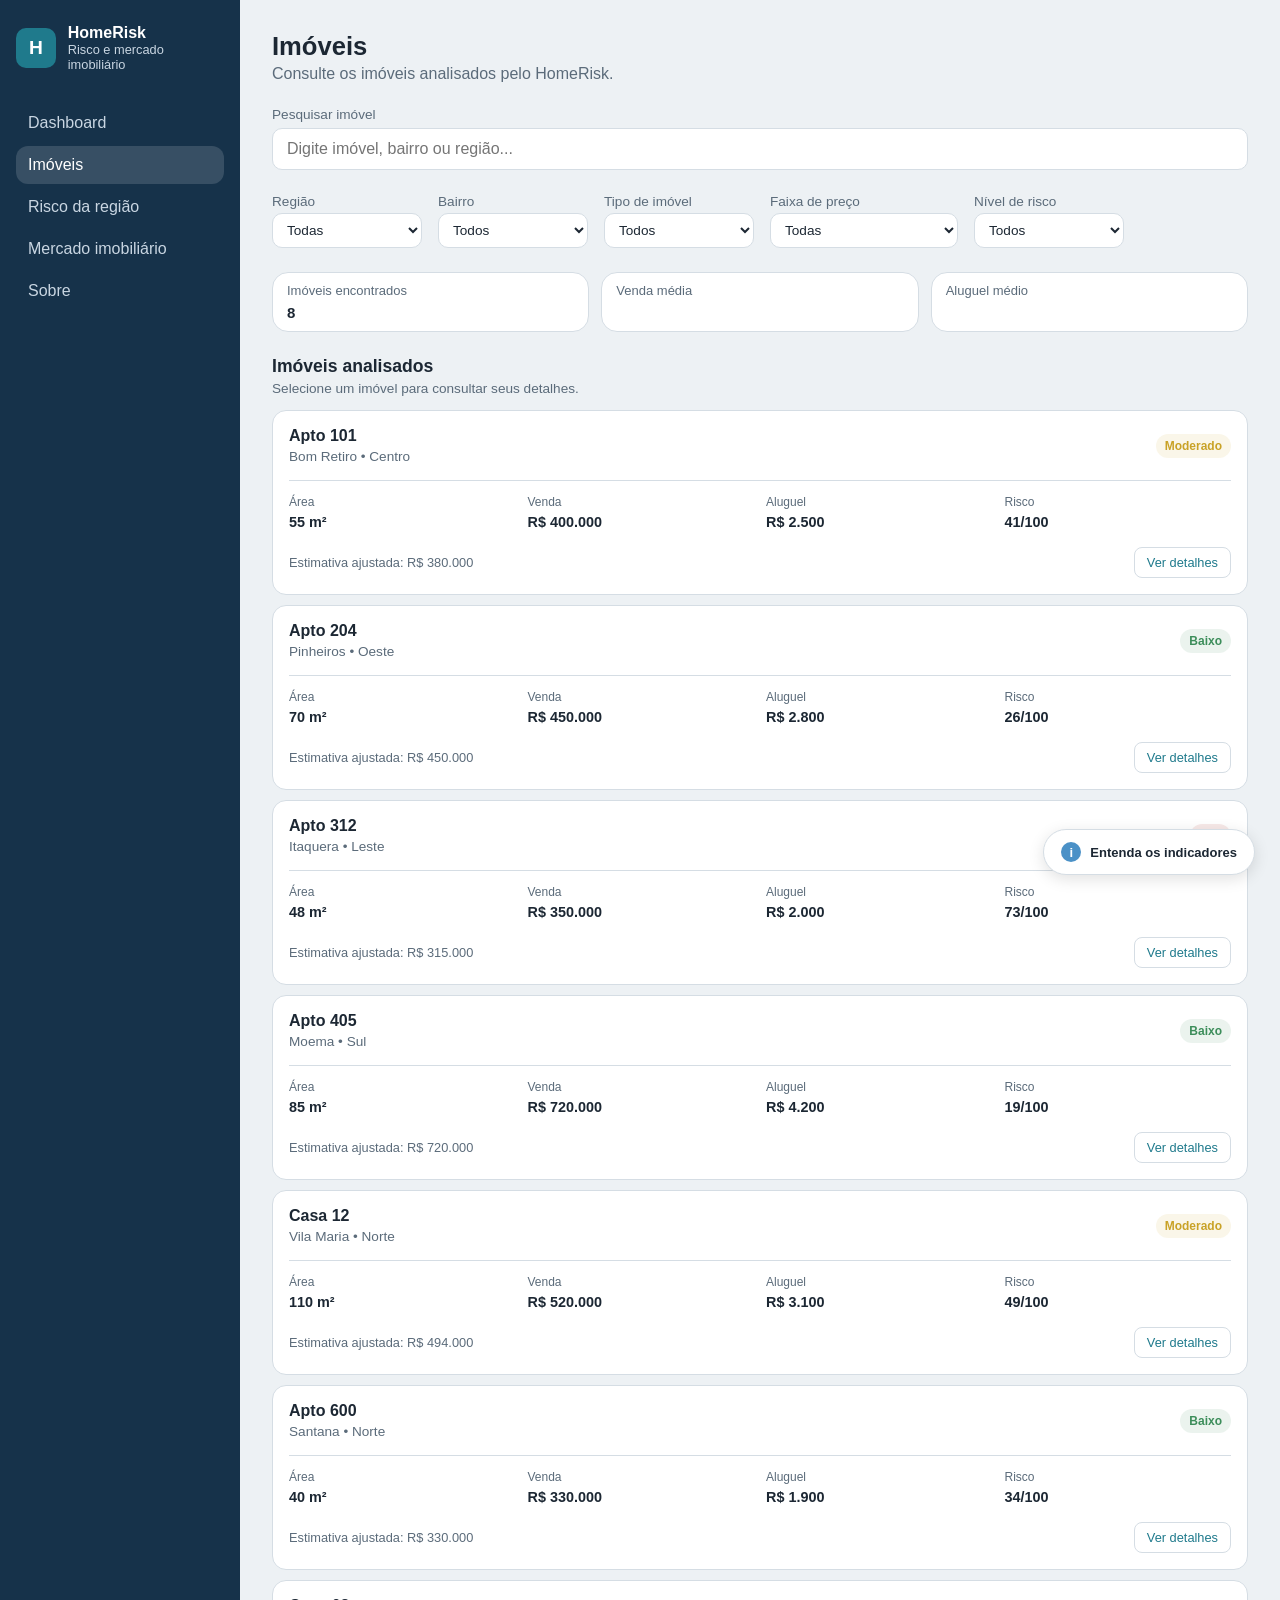
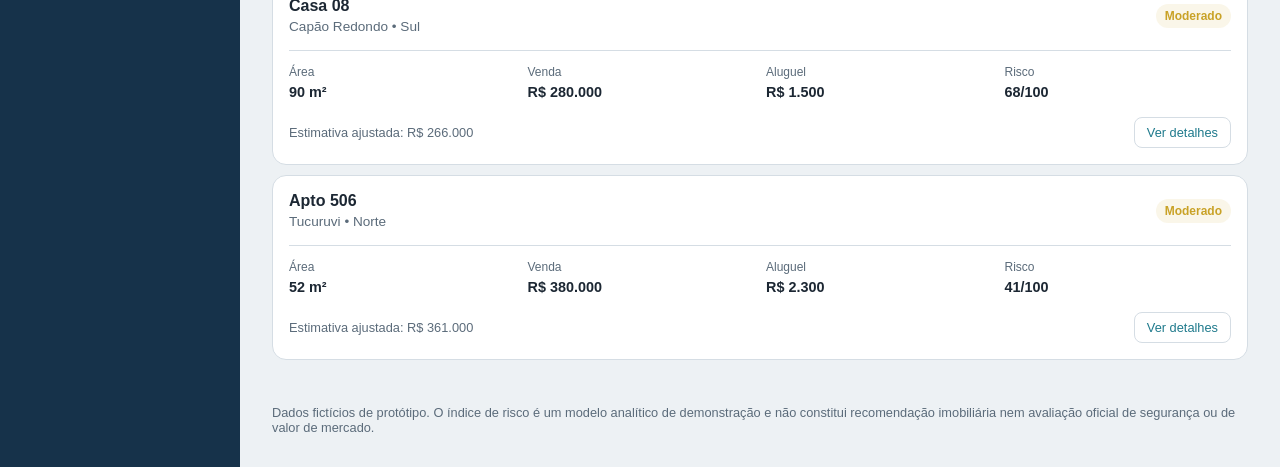
==== imoveis.html @ 1106a5a1 "Atualiza projeto HomeRisk" ====
<!DOCTYPE html>
<html lang="pt-BR">

<head>
    <meta charset="UTF-8">
    <meta name="viewport" content="width=device-width, initial-scale=1">

    <title>HomeRisk - Imóveis</title>

    <link rel="stylesheet" href="css/style.css">
</head>

<body>

    <!-- MENU LATERAL -->

    <aside class="menu">

        <div class="marca">

            <span class="marca-icone">H</span>

            <div>
                <strong>HomeRisk</strong>
                <small>Risco e mercado imobiliário</small>
            </div>

        </div>

        <nav>

            <a href="index.html">
                Dashboard
            </a>

            <a href="imoveis.html" class="ativo">
                Imóveis
            </a>

            <a href="risco-regiao.html">
                Risco da região
            </a>

            <a href="mercado.html">
                Mercado imobiliário
            </a>

            <a href="sobre.html">
                Sobre
            </a>

        </nav>

    </aside>

    <!-- CONTEÚDO -->

    <main class="conteudo">

        <header class="topo">

            <h1>Imóveis</h1>

            <p>
                Consulte os imóveis analisados pelo HomeRisk.
            </p>

        </header>

        <!-- PESQUISA -->

        <section class="pesquisa-pagina">

            <label for="pesquisa-imovel">
                Pesquisar imóvel
            </label>

            <input
                type="text"
                id="pesquisa-imovel"
                placeholder="Digite imóvel, bairro ou região..."
            >

        </section>

        <!-- FILTROS -->

        <section class="filtros" aria-label="Filtros">

            <label>
                Região
                <select id="filtro-regiao">
                    <option value="">Todas</option>
                    <option>Centro</option>
                    <option>Norte</option>
                    <option>Sul</option>
                    <option>Leste</option>
                    <option>Oeste</option>
                </select>
            </label>

            <label>
                Bairro
                <select id="filtro-bairro">
                    <option value="">Todos</option>
                    <option>Bom Retiro</option>
                    <option>Capão Redondo</option>
                    <option>Itaquera</option>
                    <option>Moema</option>
                    <option>Pinheiros</option>
                    <option>Santana</option>
                    <option>Tucuruvi</option>
                    <option>Vila Maria</option>
                </select>
            </label>

            <label>
                Tipo de imóvel
                <select id="filtro-tipo">
                    <option value="">Todos</option>
                    <option>Apartamento</option>
                    <option>Casa</option>
                </select>
            </label>

            <label>
                Faixa de preço
                <select id="filtro-preco">
                    <option value="">Todas</option>
                    <option value="ate300">Até R$ 300 mil</option>
                    <option value="300a450">R$ 300 mil a R$ 450 mil</option>
                    <option value="acima450">Acima de R$ 450 mil</option>
                </select>
            </label>

            <label>
                Nível de risco
                <select id="filtro-nivel">
                    <option value="">Todos</option>
                    <option>Baixo</option>
                    <option>Moderado</option>
                    <option>Alto</option>
                </select>
            </label>

        </section>

        <!-- RESUMO -->

        <section class="indicadores">

            <article class="indicador">
                <span>Imóveis encontrados</span>
                <strong id="total-imoveis">0</strong>
            </article>

            <article class="indicador">
                <span>Venda média</span>
                <strong id="media-venda">R$ 0</strong>
            </article>

            <article class="indicador">
                <span>Aluguel médio</span>
                <strong id="media-aluguel">R$ 0</strong>
            </article>

        </section>

        <!-- LISTA -->

        <section class="lista-imoveis-pagina">

            <div class="titulo-secao">
                <div>
                    <h2>Imóveis analisados</h2>
                    <p>Selecione um imóvel para consultar seus detalhes.</p>
                </div>
            </div>

            <div
                id="lista-imoveis-completa"
                class="lista-imoveis-completa"
            ></div>

        </section>

        <p class="aviso">
            Dados fictícios de protótipo.
            O índice de risco é um modelo analítico de demonstração
            e não constitui recomendação imobiliária nem avaliação
            oficial de segurança ou de valor de mercado.
        </p>

    </main>



    <!-- BOTÃO FLUTUANTE: ENTENDA OS INDICADORES -->
    <div class="ajuda-indicadores">
        <button
            type="button"
            id="botao-ajuda-indicadores"
            aria-expanded="false"
            aria-controls="painel-ajuda-indicadores"
        >
            <span class="icone-ajuda">i</span>
            Entenda os indicadores
        </button>

        <div
            id="painel-ajuda-indicadores"
            class="painel-ajuda-indicadores"
            hidden
        >
            <div class="cabecalho-ajuda">
                <strong>Entenda os indicadores</strong>
                <button
                    type="button"
                    id="fechar-ajuda-indicadores"
                    aria-label="Fechar explicações"
                >
                    &times;
                </button>
            </div>

            <div class="conteudo-ajuda">
                <details>
                    <summary>Saneamento</summary>
                    <p>Avalia abastecimento de água, coleta e tratamento de esgoto e drenagem.</p>
                </details>

                <details>
                    <summary>Infraestrutura</summary>
                    <p>Considera condições elétricas e urbanas, como iluminação, vias e estruturas públicas.</p>
                </details>

                <details>
                    <summary>Segurança</summary>
                    <p>Representa os indicadores utilizados para avaliar as condições de segurança da localidade.</p>
                </details>

                <details>
                    <summary>Transporte</summary>
                    <p>Considera mobilidade, acesso ao transporte público e condições de deslocamento.</p>
                </details>

                <details>
                    <summary>Vulnerabilidade</summary>
                    <p>Representa fatores sociais e territoriais que podem aumentar a exposição da população a riscos.</p>
                </details>

                <details>
                    <summary>Ocorrências</summary>
                    <p>Reúne registros de eventos e problemas identificados na localidade.</p>
                </details>
            </div>
        </div>
    </div>

    <script src="js/dados.js"></script>
    <script src="js/script-imoveis.js"></script>

</body>
</html>
---- css/style.css ----
:root {
    --fundo: #edf1f4;
    --superficie: #ffffff;
    --texto: #1c2733;
    --texto-suave: #5b6b7a;
    --borda: #d5dde4;
    --menu: #16324a;
    --menu-texto: #c9d6e2;
    --destaque: #1f7a8c;
    --critica: #b3261e;
    --alta: #d9822b;
    --media: #c9a227;
    --baixa: #3c8d5a;
}

* {
    box-sizing: border-box;
    margin: 0;
}

body {
    font-family: Arial, sans-serif;
    background-color: var(--fundo);
    color: var(--texto);
    min-height: 100vh;

    display: grid;
    grid-template-columns: 240px 1fr;
}

/*Parte menu canto esquerdo*/

.menu {
    background-color: var(--menu);
    color: var(--menu-texto);
    padding: 24px 16px;
}

.marca {
    display: flex;
    align-items: center;
    gap: 12px;
    margin-bottom: 32px;
    color: white;
}

.marca small {
    display: block;
    color: var(--menu-texto);
    font-size: 0.8rem;
}

.marca-icone {
    display: grid;
    place-items: center;

    width: 40px;
    height: 40px;

    border-radius: 10px;
    background-color: var(--destaque);

    font-weight: 700;
    font-size: 1.2rem;
}

.menu nav {
    display: flex;
    flex-direction: column;
    gap: 4px;
}

.menu a {
    color: var(--menu-texto);
    text-decoration: none;
    padding: 10px 12px;
    border-radius: 12px;
}

.menu a:hover {
    background-color: rgba(255, 255, 255, 0.08);
}

.menu a.ativo {
    background-color: rgba(255, 255, 255, 0.14);
    color: white;
}

/*Parte do conteudo*/

.conteudo {
    padding: 32px;
    max-width: 1200px;
}

.topo h1 {
    font-size: 1.6rem;
}

.topo p {
    color: var(--texto-suave);
    margin-top: 4px;
}

.filtros {
    display: flex;
    flex-wrap: wrap;
    gap: 16px;
    margin: 24px 0;
}


.filtros label {
    display: flex;
    flex-direction: column;
    gap: 4px;
    font-size: 0.85rem;
    color: var(--texto-suave);
}

.filtros select {
    min-width: 150px;
    padding: 8px 10px;
    border: 1px solid var(--borda);
    border-radius: 10px;
    background-color: var(--superficie);
    color: var(--texto);
    font: inherit;
}

/* ===== INDICADORES ===== */

.indicadores {
    display: grid;
    grid-template-columns: repeat(auto-fit, minmax(170px, 1fr));
    gap: 16px;
    margin-bottom: 24px;
}

.indicador {
    background-color: var(--superficie);
    border: 1px solid var(--borda);
    border-radius: 16px;
    padding: 16px;
}

.indicador span {
    display: block;
    font-size: 0.85rem;
    color: var(--texto-suave);
}

.indicador strong {
    display: block;
    margin-top: 6px;
    font-size: 1.8rem;
}

.indicador small {
    color: var(--texto-suave);
}

.indicador.critico {
    border-left: 5px solid var(--critica);
}

.indicador.critico strong {
    color: var(--critica);
}

.indicador.destaque {
    background-color: var(--menu);
    border-color: var(--menu);
    color: white;
}

.indicador.destaque span,
.indicador.destaque small {
    color: var(--menu-texto);
}

.indicador.destaque strong {
    font-size: 2.4rem;
}

/* ===== GRÁFICOS ===== */

.graficos {
    display: grid;
    grid-template-columns: 2fr 1fr;
    gap: 16px;
    margin-bottom: 24px;
}

.grafico {
    background-color: var(--superficie);
    border: 1px solid var(--borda);
    border-radius: 16px;
    padding: 16px;
}

.grafico h2 {
    font-size: 1rem;
    margin-bottom: 12px;
}

.grafico-area {
    height: 240px;
    display: grid;
    place-items: center;
    border: 1px dashed var(--borda);
    border-radius: 10px;
    color: var(--texto-suave);
    position: relative;
}

.grafico.grande {
    grid-column: span 2;
}

.grafico canvas {
    max-width: 100%;
}

.card-apartamento {
    background: var(--superficie);
    border: 1px solid var(--borda);
    border-radius: 12px;
    padding: 16px;
}

#lista-apartamentos {
    display: grid;
    grid-template-columns: repeat(4, 1fr);
    gap: 12px;
}

.card-apartamento.risco-critico {
    border-left: 5px solid var(--critica);
}

.card-apartamento.risco-alto {
    border-left: 5px solid var(--alta);
}

.card-apartamento.risco-medio {
    border-left: 5px solid var(--media);
}

.card-apartamento.risco-baixo {
    border-left: 5px solid var(--baixa);
}

.status-pendente {
    color: var(--critica);
    font-weight: 600;
}

.status-andamento {
    color: var(--alta);
    font-weight: 600;
}

.status-resolvida {
    color: var(--baixa);
    font-weight: 600;
}

.risco-info {
    margin: 14px 0;
}

.risco-texto {
    display: flex;
    justify-content: space-between;
    align-items: center;
    margin-bottom: 6px;
}

.risco-texto span {
    font-size: 0.85rem;
    color: var(--texto-suave);
}

.risco-texto strong {
    font-size: 0.9rem;
}

.barra-risco {
    width: 100%;
    height: 8px;
    background: var(--borda);
    border-radius: 999px;
    overflow: hidden;
}

.barra-risco-preenchida {
    height: 100%;
    background: var(--destaque);
    border-radius: 999px;
}

.detalhes-topo {
    margin-bottom: 20px;
}

.detalhes-topo h3 {
    font-size: 1.3rem;
}

.detalhes-topo p {
    margin-top: 4px;
    color: var(--texto-suave);
}

.detalhes-indicadores {
    display: grid;
    grid-template-columns: repeat(4, 1fr);
    gap: 12px;
}

.detalhe-item {
    background: var(--fundo);
    border: 1px solid var(--borda);
    border-radius: 10px;
    padding: 14px;
}
.detalhe-item span {
    display: block;
    font-size: 0.8rem;
    color: var(--texto-suave);
    margin-bottom: 6px;
}

.detalhe-item strong {
    font-size: 1rem;
}

.detalhe-categoria {
    margin-top: 16px;
    padding: 14px;
    background: var(--fundo);
    border: 1px solid var(--borda);
    border-radius: 10px;
}

.detalhe-categoria span {
    display: block;
    font-size: 0.8rem;
    color: var(--texto-suave);
    margin-bottom: 6px;
}

.lista-ocorrencias {
    margin-top: 20px;
}

.lista-ocorrencias h4 {
    margin-bottom: 12px;
    font-size: 0.95rem;
}
.ocorrencia-detalhe {
    padding: 14px;
    margin-bottom: 10px;
    background: var(--fundo);
    border: 1px solid var(--borda);
    border-radius: 10px;
}
.ocorrencia-detalhe p {
    margin-top: 5px;
    font-size: 0.85rem;
    color: var(--texto-suave);
}

.nivel-baixo {
    color: #3c8d5a;
}

.nivel-moderado {
    color: #c9a227;
}

.nivel-alto {
    color: #b3261e;
}

/* ===== HOMERISK 2.0 (novo) ===== */

.apartamentos-bloco,
.detalhes-apartamento {
    margin-bottom: 24px;
}

.apartamentos-bloco h2,
.detalhes-apartamento h2 {
    font-size: 1rem;
    margin-bottom: 12px;
}

.aviso {
    margin-top: 24px;
    font-size: 0.8rem;
    color: var(--texto-suave);
}

.apartamentos-cabecalho {
    display: flex;
    justify-content: space-between;
    align-items: center;
    margin-bottom: 14px;
}

.apartamentos-cabecalho h2 {
    margin-bottom: 4px;
}

.apartamentos-cabecalho p {
    color: var(--texto-suave);
    font-size: 0.85rem;
}

.ver-todos {
    color: var(--destaque);
    text-decoration: none;
    font-size: 0.9rem;
    font-weight: 600;
}

.ver-todos:hover {
    text-decoration: underline;
}


/* PESQUISA */

.pesquisa-imoveis {
    margin-bottom: 14px;
}

.pesquisa-imoveis input {
    width: 100%;
    padding: 11px 14px;

    border: 1px solid var(--borda);
    border-radius: 10px;

    background: var(--superficie);
    color: var(--texto);

    font: inherit;
}

.pesquisa-imoveis input:focus {
    outline: none;
    border-color: var(--destaque);
}


/* LISTA */


/* LINHA DO IMÓVEL */

.card-apartamento {
    background: var(--superficie);
    border: 1px solid var(--borda);
    border-radius: 12px;
    padding: 14px;

    cursor: pointer;

    transition: 0.2s;
}

.card-apartamento:hover {
    border-color: var(--destaque);
    transform: translateY(-2px);
}

.card-apartamento h3 {
    font-size: 1rem;
    margin-bottom: 8px;
}

.card-apartamento p {
    margin-top: 5px;
    font-size: 0.85rem;
    color: var(--texto-suave);
}


/* BOTÃO */

.botao-imoveis {
    display: block;

    width: fit-content;

    margin: 16px auto 0;

    padding: 9px 16px;

    border: 1px solid var(--borda);
    border-radius: 10px;

    color: var(--texto);

    text-decoration: none;

    font-size: 0.85rem;
    font-weight: 600;

    background: var(--superficie);
}

.botao-imoveis:hover {
    border-color: var(--destaque);
    color: var(--destaque);
}

/* =====================================================
   PÁGINA DE IMÓVEIS
===================================================== */

.pesquisa-pagina {
    margin: 24px 0 16px;
}

.pesquisa-pagina label {
    display: block;
    margin-bottom: 6px;

    font-size: 0.85rem;
    color: var(--texto-suave);
}

.pesquisa-pagina input {
    width: 100%;

    padding: 11px 14px;

    border: 1px solid var(--borda);
    border-radius: 10px;

    background: var(--superficie);
    color: var(--texto);

    font: inherit;
}

.pesquisa-pagina input:focus {
    outline: none;
    border-color: var(--destaque);
}


/* RESUMO */

.lista-imoveis-pagina {
    margin-top: 24px;
}

.titulo-secao {
    margin-bottom: 14px;
}

.titulo-secao h2 {
    font-size: 1.1rem;
}

.titulo-secao p {
    margin-top: 4px;

    color: var(--texto-suave);
    font-size: 0.85rem;
}


/* LISTA DE IMÓVEIS */

.lista-imoveis-completa {
    display: flex;
    flex-direction: column;
    gap: 10px;
}


/* CARD */

.card-imovel {
    background: var(--superficie);

    border: 1px solid var(--borda);
    border-radius: 14px;

    padding: 16px;

    cursor: pointer;

    transition: 0.2s;
}

.card-imovel:hover {
    border-color: var(--destaque);

    transform: translateY(-1px);
}


/* TOPO DO CARD */

.card-imovel-topo {
    display: flex;

    justify-content: space-between;
    align-items: center;

    gap: 16px;
}

.card-imovel-topo h3 {
    font-size: 1rem;
}

.card-imovel-topo p {
    margin-top: 4px;

    color: var(--texto-suave);

    font-size: 0.85rem;
}


/* NÍVEL */

.card-imovel-topo span {
    padding: 5px 9px;

    border-radius: 999px;

    font-size: 0.75rem;
    font-weight: 600;
}


/* INFORMAÇÕES */

.card-imovel-info {
    display: grid;

    grid-template-columns:
        repeat(4, 1fr);

    gap: 12px;

    margin-top: 16px;

    padding-top: 14px;

    border-top: 1px solid var(--borda);
}

.card-imovel-info span {
    display: block;

    color: var(--texto-suave);

    font-size: 0.75rem;

    margin-bottom: 4px;
}

.card-imovel-info strong {
    font-size: 0.9rem;
}


/* RODAPÉ */

.card-imovel-rodape {
    display: flex;

    justify-content: space-between;
    align-items: center;

    gap: 12px;

    margin-top: 16px;
}

.card-imovel-rodape span {
    color: var(--texto-suave);

    font-size: 0.8rem;
}

.card-imovel-rodape button {
    border: 1px solid var(--borda);

    background: var(--superficie);

    color: var(--destaque);

    padding: 7px 12px;

    border-radius: 8px;

    font: inherit;

    font-size: 0.8rem;

    cursor: pointer;
}

.card-imovel-rodape button:hover {
    border-color: var(--destaque);
}


/* CORES DOS NÍVEIS */

.nivel-baixo {
    color: var(--baixa);
    background: rgba(60, 141, 90, 0.1);
}

.nivel-moderado {
    color: var(--media);
    background: rgba(201, 162, 39, 0.1);
}

.nivel-alto {
    color: var(--critica);
    background: rgba(179, 38, 30, 0.1);
}


/* RESPONSIVIDADE */

@media (max-width: 800px) {

    .card-imovel-info {
        grid-template-columns:
            repeat(2, 1fr);
    }

}


@media (max-width: 600px) {

    .card-imovel-topo {
        align-items: flex-start;
        flex-direction: column;
    }

    .card-imovel-rodape {
        align-items: flex-start;
        flex-direction: column;
    }

}

/* =========================================
   DETALHES EXPANSÍVEIS DO IMÓVEL
========================================= */

.detalhes-imovel {
    display: none;

    margin-top: 18px;
    padding-top: 18px;

    border-top: 1px solid var(--borda);
}


/* Quando o imóvel estiver aberto */

.card-imovel.aberto .detalhes-imovel {
    display: block;
}


/* Conteúdo dos detalhes */

.detalhes-imovel-conteudo {
    display: grid;

    grid-template-columns:
        repeat(4, 1fr);

    gap: 12px;

    margin-bottom: 16px;
}


.detalhes-imovel-conteudo > div {
    background: var(--fundo);

    border: 1px solid var(--borda);

    border-radius: 10px;

    padding: 12px;
}


.detalhes-imovel-conteudo span {
    display: block;

    font-size: 0.75rem;

    color: var(--texto-suave);

    margin-bottom: 5px;
}


.detalhes-imovel-conteudo strong {
    font-size: 0.9rem;
}


/* Blocos inferiores */

.detalhes-imovel-valor,
.detalhes-imovel-regiao {

    margin-top: 12px;

    padding: 14px;

    background: var(--fundo);

    border: 1px solid var(--borda);

    border-radius: 10px;
}


.detalhes-imovel h4 {

    font-size: 0.9rem;

    margin-bottom: 10px;
}


.detalhes-imovel p {

    margin-top: 6px;

    font-size: 0.85rem;

    color: var(--texto-suave);
}


/* Botão */

.botao-detalhes {

    cursor: pointer;

    border: 1px solid var(--borda);

    background: var(--superficie);

    color: var(--texto);

    border-radius: 8px;

    padding: 7px 12px;

    font: inherit;

    font-size: 0.8rem;

    font-weight: 600;
}


.botao-detalhes:hover {

    border-color: var(--destaque);

    color: var(--destaque);

}


/* Gráfico da página de risco regional */

.grafico-regioes {
    position: relative;
    width: 100%;
    height: 350px;
    padding: 16px;
    background: white;
    border-radius: 12px;
}


/* Indicadores mais compactos na página de risco */

.indicadores {
    gap: 12px;
    margin-bottom: 20px;
}

.indicadores .indicador {
    padding: 10px 14px;
    min-height: 0;
}

.indicadores .indicador span {
    font-size: 13px;
}

.indicadores .indicador strong {
    font-size: 15px;
}


/* Alternância da visualização do gráfico */


.controles-grafico {
    display: flex;
    flex-wrap: wrap;
    gap: 8px;
    margin: 18px 0;
}

.opcao-grafico {
    padding: 9px 16px;
    border: 1px solid #d5dee8;
    border-radius: 8px;
    background: #ffffff;
    color: #334155;
    font-size: 13px;
    cursor: pointer;
    transition: 0.2s ease;
}

.opcao-grafico:hover {
    background: #f1f5f9;
}

.opcao-grafico.ativo {
    background: #19364d;
    border-color: #19364d;
    color: #ffffff;
}


.grafico-regioes {
    position: relative;
    width: 100%;
    height: 320px;
    padding: 12px;
    background: #ffffff;
    border-radius: 12px;
}


#painel-analise {
    margin-top: 24px;
}

#painel-analise #analise-barras {
    margin-top: 20px;
}

#painel-analise #analise-barras h3 {
    margin-bottom: 16px;
}

#painel-analise #analise-indice,
#painel-analise #analise-nivel {
    display: inline-block;
    margin-top: 8px;
}

#painel-analise .risco-info {
    margin-bottom: 16px;
}


.resumo-analise {
    margin-top: 24px;
    padding: 20px;
    background: #f5f8fc;
    border-radius: 12px;
}

.resumo-analise h3 {
    margin-bottom: 14px;
}

.resumo-analise p {
    margin: 10px 0;
    line-height: 1.6;
}

.resumo-analise .nota-analise {
    margin-top: 16px;
    font-size: 12px;
    color: #64748b;
}


.tabela-container {
    width: 100%;
    overflow-x: auto;
    margin-top: 20px;
    background: #ffffff;
    border-radius: 12px;
}

.tabela-risco {
    width: 100%;
    border-collapse: collapse;
    text-align: left;
}

.tabela-risco th,
.tabela-risco td {
    padding: 16px;
    border-bottom: 1px solid #e8edf3;
}

.tabela-risco th {
    background: #f5f8fc;
    color: #475569;
    font-size: 13px;
}

.tabela-risco td {
    color: #334155;
    font-size: 14px;
}

.tabela-risco tbody tr:hover {
    background: #f8fafc;
}



.tabela-container {
    width: 100%;
    overflow-x: auto;
    background: #ffffff;
    border-radius: 12px;
}

.tabela-risco {
    width: 100%;
    min-width: 520px;
    border-collapse: collapse;
}

.tabela-risco th,
.tabela-risco td {
    padding: 15px 16px;
    text-align: left;
    border-bottom: 1px solid #e8edf3;
    white-space: nowrap;
}

.tabela-risco th {
    background: #f5f8fc;
    color: #475569;
    font-weight: 600;
}

.tabela-risco tbody tr:hover {
    background: #f8fafc;
}

.tabela-risco tbody tr:last-child td {
    border-bottom: none;
}



.grafico-regioes {
    position: relative;
    width: 100%;
    height: 320px;
    padding: 12px;
    background: #ffffff;
    border-radius: 12px;
}

@media (max-width: 600px) {
    .grafico-regioes {
        height: 260px;
        padding: 8px;
    }

    .controles-grafico {
        gap: 6px;
    }

    .opcao-grafico {
        padding: 8px 11px;
        font-size: 12px;
    }
}

.acao-relatorio {
    display: flex;
    align-items: flex-end;
}

.acao-relatorio button {
    min-height: 38px;
    white-space: nowrap;
}

@media (max-width: 600px) {
    .acao-relatorio {
        width: 100%;
    }

    .acao-relatorio button {
        width: 100%;
    }
}

#grafico-pico-relatos,
#grafico-total-categorias {
    width: 100%;
    max-height: 340px;
}

.grafico-regioes {
    position: relative;
    min-height: 340px;
}


/* =========================================
   ESPAÇAMENTO DOS GRÁFICOS DE INFRAESTRUTURA
========================================= */

#container-pico-relatos,
#container-total-categorias {
    position: relative;
    width: 100%;
    height: 430px;
    min-height: 430px;
    padding: 20px;
    margin-bottom: 24px;
    box-sizing: border-box;
    background-color: #ffffff;
    border-radius: 14px;
}

/* Espaço interno para os gráficos */

#container-pico-relatos canvas,
#container-total-categorias canvas {
    width: 100% !important;
    height: 330px !important;
    max-height: none;
}

/* Evita que o aviso fique grudado nos gráficos */

.aviso {
    display: block;
    clear: both;
    margin-top: 30px;
    padding-top: 15px;
}

/* Ajuste para telas menores */

@media (max-width: 600px) {
    #container-pico-relatos,
    #container-total-categorias {
        height: 380px;
        min-height: 380px;
        padding: 12px;
        margin-bottom: 20px;
    }

    #container-pico-relatos canvas,
    #container-total-categorias canvas {
        height: 290px !important;
    }
}


/* =========================================
   RELATÓRIO HOMERISK
========================================= */

.modal-relatorio {
    position: fixed;
    inset: 0;
    z-index: 1000;
    background: rgba(15, 30, 45, 0.65);
    padding: 24px;
    overflow-y: auto;
}

.conteudo-relatorio {
    max-width: 900px;
    margin: 20px auto;
    padding: 32px;
    background: #ffffff;
    border-radius: 12px;
    color: #19364b;
}

.cabecalho-relatorio {
    display: flex;
    justify-content: space-between;
    align-items: flex-start;
    gap: 16px;
    border-bottom: 1px solid #dce3e9;
    padding-bottom: 18px;
    margin-bottom: 24px;
}

.cabecalho-relatorio h2 {
    margin: 0 0 6px;
}

.cabecalho-relatorio p {
    margin: 0;
    color: #647789;
}

.conteudo-relatorio h3 {
    margin-top: 24px;
}

.resumo-relatorio {
    display: grid;
    grid-template-columns: repeat(3, 1fr);
    gap: 14px;
    margin: 20px 0;
}

.item-resumo-relatorio {
    background: #f0f4f7;
    padding: 16px;
    border-radius: 8px;
}

.item-resumo-relatorio span {
    display: block;
    color: #647789;
    font-size: 13px;
}

.item-resumo-relatorio strong {
    display: block;
    margin-top: 8px;
    font-size: 22px;
}

.tabela-relatorio {
    width: 100%;
    border-collapse: collapse;
    margin-top: 12px;
}

.tabela-relatorio th,
.tabela-relatorio td {
    padding: 11px;
    border-bottom: 1px solid #dce3e9;
    text-align: left;
}

.aviso-relatorio {
    margin-top: 24px;
    padding: 12px;
    background: #fff6df;
    border-radius: 8px;
    color: #75591c;
    font-size: 13px;
}

.acoes-relatorio {
    display: flex;
    justify-content: flex-end;
    margin-top: 24px;
}

@media (max-width: 600px) {
    .conteudo-relatorio {
        padding: 18px;
    }

    .resumo-relatorio {
        grid-template-columns: 1fr;
    }

    .cabecalho-relatorio {
        flex-direction: column;
    }
}

@media print {
    body * {
        visibility: hidden;
    }

    #modal-relatorio,
    #modal-relatorio .conteudo-relatorio,
    #modal-relatorio .conteudo-relatorio * {
        visibility: visible;
    }

    #modal-relatorio {
        display: block !important;
        position: absolute;
        inset: 0;
        padding: 0;
        background: #ffffff;
        overflow: visible;
    }

    .conteudo-relatorio {
        max-width: none;
        margin: 0;
        padding: 20px;
    }

    .cabecalho-relatorio button,
    .acoes-relatorio {
        display: none !important;
    }
}


/* FILTROS DO DOCUMENTO */

.filtros-documento {
    display: flex;
    flex-wrap: wrap;
    gap: 16px;
    padding: 18px 0;
    margin-bottom: 20px;
    border-bottom: 1px solid #dce3e9;
}

.filtros-documento label {
    display: flex;
    flex-direction: column;
    gap: 7px;
    min-width: 150px;
    color: #647789;
    font-size: 13px;
}

.filtros-documento select {
    min-height: 38px;
    padding: 8px 12px;
    border: 1px solid #dce3e9;
    border-radius: 7px;
    background: #ffffff;
    color: #19364b;
}

@media print {
    .filtros-documento {
        display: none !important;
    }
}



/* =========================================
   ORGANIZAÇÃO VISUAL DO RELATÓRIO
========================================= */

.secao-relatorio {
    margin-bottom: 30px;
}

.secao-relatorio h3 {
    font-size: 17px;
    color: #19364b;
    margin: 0 0 16px;
    padding-bottom: 10px;
    border-bottom: 1px solid #e2e8ed;
}

/* Identificação */


/* Identificação da localidade */

.identificacao-relatorio {
    display: grid;
    grid-template-columns: repeat(3, 1fr);
    gap: 10px;
}

.identificacao-relatorio div {
    display: flex;
    flex-direction: column;
    gap: 4px;
    padding: 10px 12px;
    background: #ffffff;
    border: 1px solid #e8e8e8;
    border-radius: 5px;
}

.identificacao-relatorio span {
    color: #777777;
    font-size: 11px;
}

.identificacao-relatorio strong {
    color: #333333;
    font-size: 14px;
    font-weight: 600;
}

/* Indicadores gerais */

.resumo-relatorio {
    display: grid;
    grid-template-columns: repeat(3, 1fr);
    gap: 10px;
    margin: 0;
}

.item-resumo-relatorio {
    padding: 12px 14px;
    background: #ffffff;
    border: 1px solid #e8e8e8;
    border-radius: 5px;
}

.item-resumo-relatorio span {
    color: #777777;
    font-size: 11px;
}

.item-resumo-relatorio strong {
    display: block;
    margin-top: 5px;
    color: #333333;
    font-size: 14px;
    font-weight: 600;
}

/* Tabelas */

.tabela-relatorio {
    width: 100%;
    border-collapse: collapse;
    border: 1px solid #e5ebf0;
    border-radius: 8px;
    overflow: hidden;
}

.tabela-relatorio th {
    background: #edf2f6;
    color: #19364b;
    font-size: 13px;
    font-weight: 600;
}

.tabela-relatorio td {
    color: #46596b;
    font-size: 14px;
}

.tabela-relatorio th,
.tabela-relatorio td {
    padding: 13px 16px;
    border-bottom: 1px solid #e8edf1;
    text-align: left;
}

.tabela-relatorio th:last-child,
.tabela-relatorio td:last-child {
    text-align: right;
}

.tabela-relatorio tbody tr:last-child td {
    border-bottom: none;
}

.tabela-relatorio tbody tr:nth-child(even) {
    background: #f8fafc;
}

/* Responsividade */

@media (max-width: 600px) {
    .identificacao-relatorio,
    .resumo-relatorio {
        grid-template-columns: 1fr;
    }

    .conteudo-relatorio {
        padding: 18px;
    }

    .tabela-relatorio th,
    .tabela-relatorio td {
        padding: 10px;
    }
}

/* Impressão */

@media print {
    .secao-relatorio {
        break-inside: avoid;
        page-break-inside: avoid;
    }
}


.analise-relatorio {
    display: grid;
    grid-template-columns: repeat(3, 1fr);
    gap: 10px;
}

.item-analise-relatorio {
    padding: 12px 14px;
    background: #ffffff;
    border: 1px solid #e8e8e8;
    border-radius: 5px;
}

.item-analise-relatorio span {
    display: block;
    color: #777;
    font-size: 11px;
}

.item-analise-relatorio strong {
    display: block;
    margin-top: 6px;
    color: #333;
    font-size: 15px;
}

.item-analise-relatorio p {
    margin: 5px 0 0;
    color: #777;
    font-size: 12px;
}

.conclusao-relatorio {
    margin-top: 12px;
    padding: 14px;
    background: #f7f8fa;
    border-left: 3px solid #527da8;
}

.conclusao-relatorio h4 {
    margin: 0 0 6px;
    font-size: 13px;
}

.conclusao-relatorio p {
    margin: 0;
    color: #555;
    font-size: 13px;
    line-height: 1.5;
}


.painel-evolucao-relatos {
    display: flex;
    align-items: center;
    gap: 12px;
    flex-wrap: wrap;
}

.indicador-evolucao {
    display: flex;
    flex-direction: column;
    gap: 5px;
    padding: 9px 13px;
    background: #ffffff;
    border: 1px solid #e8e8e8;
    border-radius: 5px;
    min-width: 125px;
}

.indicador-evolucao span {
    color: #777;
    font-size: 11px;
}

.indicador-evolucao strong {
    color: #333;
    font-size: 15px;
}


/* Classificação da evolução dos relatos */

.evolucao-aumento {
    color: #c0392b !important;
}

.evolucao-reducao {
    color: #27845b !important;
}

.evolucao-estavel {
    color: #8a6d3b !important;
}

/* Organização dos filtros e indicadores de evolução */

.filtros-infraestrutura {
    display: flex;
    align-items: flex-end;
    gap: 12px;
}

.painel-evolucao-relatos {
    display: flex;
    align-items: flex-end;
    gap: 8px;
    flex: 1;
    flex-wrap: wrap;
}

.indicador-evolucao {
    flex: 1;
    min-width: 125px;
    min-height: 58px;
    justify-content: center;
    padding: 8px 12px;
    background: var(--superficie);
    border: 1px solid var(--borda);
    border-radius: 8px;
}

.indicador-evolucao span {
    font-size: 11px;
    color: var(--texto-suave);
}

.indicador-evolucao strong {
    font-size: 15px;
    color: var(--texto);
}

.acao-relatorio button {
    min-height: 58px;
}

@media (max-width: 1000px) {
    .filtros-infraestrutura {
        align-items: flex-start;
    }

    .painel-evolucao-relatos {
        flex-basis: 100%;
    }
}

@media (max-width: 600px) {
    .filtros-infraestrutura,
    .painel-evolucao-relatos {
        flex-direction: column;
        width: 100%;
    }

    .filtros-infraestrutura label,
    .filtros-infraestrutura select,
    .painel-evolucao-relatos > *,
    .indicador-evolucao {
        width: 100%;
    }
}

.indicador-evolucao small {
    color: var(--texto-suave);
    font-size: 11px;
}


/* PRINCIPAIS FATORES DE RISCO */

.painel-fatores-risco {
    margin: 24px 0;
    padding: 20px;
    background: var(--superficie);
    border: 1px solid var(--borda);
    border-radius: 10px;
}

.lista-fatores-risco {
    display: grid;
    grid-template-columns: repeat(2, minmax(0, 1fr));
    gap: 16px 24px;
    margin-top: 20px;
}

.item-fator-risco {
    display: flex;
    flex-direction: column;
    gap: 10px;
}

.fator-cabecalho {
    display: flex;
    align-items: center;
    gap: 10px;
}

.fator-posicao {
    display: flex;
    align-items: center;
    justify-content: center;
    width: 25px;
    height: 25px;
    border-radius: 6px;
    background: var(--fundo);
    color: var(--texto-suave);
    font-size: 12px;
}

.fator-cabecalho strong {
    flex: 1;
    color: var(--texto);
    font-size: 14px;
}

.fator-indice {
    color: var(--texto);
    font-size: 14px;
    font-weight: 700;
}

.barra-fator-risco {
    height: 8px;
    overflow: hidden;
    border-radius: 10px;
    background: var(--fundo);
}

.barra-fator-preenchida {
    height: 100%;
    border-radius: 10px;
    background: #78A9D4;
}

@media (max-width: 600px) {
    .lista-fatores-risco {
        grid-template-columns: 1fr;
    }

    .painel-fatores-risco {
        padding: 15px;
    }
}


/* BOTÃO FLUTUANTE DE AJUDA */

.ajuda-indicadores {
    position: fixed;
    right: 25px;
    bottom: 25px;
    z-index: 9999;
    font-family: inherit;
}

#botao-ajuda-indicadores {
    display: flex;
    align-items: center;
    gap: 9px;
    padding: 12px 17px;
    border: 1px solid var(--borda);
    border-radius: 30px;
    background: var(--superficie);
    color: var(--texto);
    font-size: 13px;
    font-weight: 600;
    cursor: pointer;
    box-shadow: 0 4px 16px rgba(0, 0, 0, 0.12);
    transition: transform 0.2s, box-shadow 0.2s;
}

#botao-ajuda-indicadores:hover {
    transform: translateY(-2px);
    box-shadow: 0 6px 20px rgba(0, 0, 0, 0.16);
}

.icone-ajuda {
    display: flex;
    align-items: center;
    justify-content: center;
    width: 20px;
    height: 20px;
    border-radius: 50%;
    background: #4B91C7;
    color: white;
    font-weight: 700;
}

.painel-ajuda-indicadores {
    position: absolute;
    right: 0;
    bottom: 58px;
    width: 310px;
    max-width: calc(100vw - 32px);
    padding: 17px;
    background: var(--superficie);
    border: 1px solid var(--borda);
    border-radius: 12px;
    box-shadow: 0 8px 28px rgba(0, 0, 0, 0.16);
}

.painel-ajuda-indicadores[hidden] {
    display: none;
}

.cabecalho-ajuda {
    display: flex;
    align-items: center;
    justify-content: space-between;
    gap: 10px;
    padding-bottom: 12px;
    border-bottom: 1px solid var(--borda);
    color: var(--texto);
}

#fechar-ajuda-indicadores {
    border: none;
    background: transparent;
    color: var(--texto-suave);
    font-size: 24px;
    cursor: pointer;
}

.conteudo-ajuda {
    display: flex;
    flex-direction: column;
    gap: 4px;
    margin-top: 10px;
}

.conteudo-ajuda details {
    padding: 10px;
    border-radius: 7px;
    background: var(--fundo);
}

.conteudo-ajuda summary {
    color: var(--texto);
    font-size: 13px;
    font-weight: 600;
    cursor: pointer;
}

.conteudo-ajuda details p {
    margin: 9px 0 2px;
    color: var(--texto-suave);
    font-size: 12px;
    line-height: 1.5;
}

@media (max-width: 600px) {
    .ajuda-indicadores {
        right: 14px;
        bottom: 16px;
    }

    .painel-ajuda-indicadores {
        width: min(310px, calc(100vw - 28px));
    }
}


/* Seção de fatores de risco do relatório */

.titulo-secao-relatorio {
    display: flex;
    justify-content: space-between;
    align-items: center;
    margin-bottom: 20px;
    gap: 12px;
}

.titulo-secao-relatorio h3 {
    margin-bottom: 6px;
}

.titulo-secao-relatorio p {
    color: #64748b;
    font-size: 14px;
    margin: 0;
}

.icone-secao {
    font-size: 25px;
}

.lista-fatores-relatorio {
    display: grid;
    grid-template-columns: repeat(2, minmax(0, 1fr));
    gap: 12px;
}

.card-fator-relatorio {
    padding: 16px;
    background: #ffffff;
    border: 1px solid #e2e8f0;
    border-radius: 12px;
}

.cabecalho-fator {
    display: flex;
    justify-content: space-between;
    align-items: center;
    gap: 10px;
    margin-bottom: 14px;
}

.identificacao-fator {
    display: flex;
    align-items: center;
    gap: 10px;
}

.icone-fator {
    width: 38px;
    height: 38px;
    display: flex;
    align-items: center;
    justify-content: center;
    border-radius: 10px;
    font-size: 19px;
    flex-shrink: 0;
}

.identificacao-fator strong {
    display: block;
    color: #1e293b;
    font-size: 14px;
}

.identificacao-fator small {
    display: block;
    color: #94a3b8;
    font-size: 11px;
    margin-top: 3px;
}

.valor-fator {
    font-size: 16px;
    white-space: nowrap;
}

.barra-fator-relatorio {
    height: 8px;
    width: 100%;
    background: #edf1f5;
    border-radius: 20px;
    overflow: hidden;
}

.preenchimento-fator {
    height: 100%;
    border-radius: 20px;
    transition: width 0.4s ease;
}

.destaque-fator-relatorio {
    display: flex;
    align-items: flex-start;
    gap: 14px;
    margin-top: 20px;
    padding: 18px;
    background: #fff8eb;
    border: 1px solid #f5dfb5;
    border-radius: 12px;
}

.icone-destaque {
    font-size: 23px;
}

.rotulo-destaque {
    color: #a16207;
    font-size: 10px;
    font-weight: 700;
    letter-spacing: 0.8px;
}

.destaque-fator-relatorio h4 {
    margin: 6px 0;
    color: #334155;
    font-size: 17px;
}

.destaque-fator-relatorio h4 span {
    color: #b45309;
    margin-left: 5px;
}

.destaque-fator-relatorio p,
.queixas-relatorio p {
    color: #64748b;
    font-size: 13px;
    line-height: 1.6;
    margin: 0;
}

.queixas-relatorio {
    margin-top: 16px;
    padding: 16px;
    background: #f8fafc;
    border: 1px solid #e2e8f0;
    border-radius: 12px;
}

.queixas-relatorio h4 {
    margin: 0 0 8px;
    color: #334155;
    font-size: 14px;
}

@media (max-width: 600px) {
    .lista-fatores-relatorio {
        grid-template-columns: 1fr;
    }
}


/* =========================================
   MAPA INTERATIVO DE RISCO POR BAIRRO
========================================= */

.secao-mapa-risco {
    margin-top: 24px;
}

.legenda-mapa {
    display: flex;
    flex-wrap: wrap;
    align-items: center;
    gap: 12px 20px;
    margin: 14px 0;
    color: var(--texto-suave);
    font-size: 13px;
}

.legenda-mapa span {
    display: inline-flex;
    align-items: center;
    gap: 7px;
}

.ponto-legenda {
    display: inline-block;
    width: 11px;
    height: 11px;
    border: 2px solid #ffffff;
    border-radius: 50%;
    box-shadow: 0 0 0 1px rgba(28, 39, 51, 0.2);
}

.ponto-legenda.risco-baixo {
    background: #3c8d5a;
}

.ponto-legenda.risco-moderado {
    background: #c9a227;
}

.ponto-legenda.risco-alto {
    background: #b3261e;
}

#mapa-risco-regiao {
    position: relative;
    z-index: 1;
    width: 100%;
    height: 430px;
    overflow: hidden;
    border: 1px solid var(--borda);
    border-radius: 12px;
    background: #e8eef2;
}

#mapa-risco-regiao .leaflet-popup-content-wrapper {
    border-radius: 10px;
}

#mapa-risco-regiao .leaflet-popup-content {
    margin: 12px 14px;
    line-height: 1.5;
}

.popup-mapa-risco strong,
.popup-mapa-risco span,
.popup-mapa-risco small {
    display: block;
}

.popup-mapa-risco strong {
    color: var(--texto);
    font-size: 14px;
}

.popup-mapa-risco span,
.popup-mapa-risco p {
    color: var(--texto-suave);
    font-size: 12px;
}

.popup-mapa-risco p {
    margin: 7px 0;
}

.popup-mapa-risco small {
    max-width: 230px;
    color: var(--texto-suave);
    font-size: 11px;
}

.aviso-mapa {
    margin-top: 10px;
    color: var(--texto-suave);
    font-size: 12px;
    line-height: 1.5;
}

@media (max-width: 600px) {
    #mapa-risco-regiao {
        height: 330px;
    }

    .legenda-mapa {
        gap: 9px 14px;
        font-size: 12px;
    }
}


/* DESTAQUE DO IMÓVEL ABERTO A PARTIR DO MAPA */
.card-imovel.imovel-destacado {
    scroll-margin-top: 24px;
    border: 2px solid var(--destaque);
    box-shadow: 0 0 0 3px rgba(31, 122, 140, 0.12);
}


/* LINK ENTRE A FICHA DO IMÓVEL E O MAPA DE RISCO */
.acao-mapa-imovel {
    margin-top: 16px;
}

.link-mapa-imovel {
    display: inline-flex;
    align-items: center;
    padding: 8px 12px;
    border: 1px solid var(--destaque);
    border-radius: 8px;
    color: var(--destaque);
    background: #ffffff;
    font-size: 0.85rem;
    font-weight: 600;
    text-decoration: none;
}

.link-mapa-imovel:hover {
    color: #ffffff;
    background: var(--destaque);
}



/* =====================================================
   AJUSTES DO DASHBOARD — DETALHES E AJUDA
   Mantém os estilos compartilhados das demais páginas.
===================================================== */

.detalhes-apartamento {
    padding: 20px;
    background: var(--superficie);
    border: 1px solid var(--borda);
    border-radius: 16px;
    box-shadow: 0 4px 14px rgba(22, 50, 74, 0.05);
}

.detalhes-apartamento-cabecalho {
    display: flex;
    align-items: center;
    justify-content: space-between;
    gap: 14px;
    margin-bottom: 16px;
}

.detalhes-apartamento-cabecalho h2 {
    margin: 0;
}

.botao-ocultar-detalhes {
    padding: 8px 12px;
    border: 1px solid var(--borda);
    border-radius: 9px;
    background: var(--superficie);
    color: var(--destaque);
    font: inherit;
    font-size: 0.82rem;
    font-weight: 600;
    cursor: pointer;
}

.botao-ocultar-detalhes:hover {
    border-color: var(--destaque);
    background: #f2f8fa;
}

.botao-ocultar-detalhes[hidden] {
    display: none !important;
}

.mensagem-detalhes > p {
    padding: 14px 16px;
    border: 1px dashed var(--borda);
    border-radius: 10px;
    color: var(--texto-suave);
    background: #fbfdfe;
}

.mensagem-detalhes .detalhes-topo {
    display: flex;
    align-items: flex-start;
    justify-content: space-between;
    gap: 16px;
    padding: 16px 18px;
    margin-bottom: 16px;
    border: 1px solid #dce8ee;
    border-left: 4px solid var(--destaque);
    border-radius: 12px;
    background: #f7fbfd;
}

.mensagem-detalhes .detalhes-topo h3 {
    margin-top: 4px;
    font-size: 1.2rem;
    color: var(--texto);
}

.detalhes-identificador {
    color: var(--destaque);
    font-size: 0.75rem;
    font-weight: 700;
    text-transform: uppercase;
    letter-spacing: 0.04em;
}

.mensagem-detalhes .detalhes-topo p {
    margin-top: 6px;
    color: var(--texto-suave);
    font-size: 0.85rem;
}

.mensagem-detalhes .detalhes-indicadores {
    grid-template-columns: repeat(4, minmax(0, 1fr));
    gap: 12px;
}

.mensagem-detalhes .detalhe-item {
    background: #ffffff;
    border: 1px solid #dce8ee;
    box-shadow: 0 2px 8px rgba(22, 50, 74, 0.04);
}

.mensagem-detalhes .detalhe-item span {
    color: var(--texto-suave);
    line-height: 1.4;
}

.mensagem-detalhes .detalhe-item strong {
    color: var(--texto);
    overflow-wrap: anywhere;
}

.mensagem-detalhes .detalhe-categoria {
    padding: 16px 18px;
    background: #f7fbfd;
    border: 1px solid #dce8ee;
}

.detalhe-valores-ajustados {
    display: flex;
    flex-wrap: wrap;
    gap: 12px 24px;
}

.detalhe-valores-ajustados p {
    color: var(--texto);
}

.mensagem-detalhes .detalhe-categoria small {
    display: block;
    margin-top: 10px;
    color: var(--texto-suave);
    font-size: 0.75rem;
}

.mensagem-detalhes .lista-ocorrencias {
    padding: 16px 18px;
    background: #ffffff;
    border: 1px solid var(--borda);
    border-radius: 12px;
}

.mensagem-detalhes .lista-ocorrencias h4 {
    margin-bottom: 14px;
    color: var(--texto);
}

.mensagem-detalhes .risco-texto span {
    color: var(--texto);
}

.mensagem-detalhes .barra-risco {
    background: #e7eef2;
}

.card-apartamento {
    width: 100%;
    text-align: left;
    color: var(--texto);
    font: inherit;
}

.card-apartamento-cabecalho {
    display: flex;
    align-items: flex-start;
    justify-content: space-between;
    gap: 10px;
}

.card-apartamento-cabecalho .nivel-baixo,
.card-apartamento-cabecalho .nivel-moderado,
.card-apartamento-cabecalho .nivel-alto {
    display: inline-block;
    padding: 4px 8px;
    border-radius: 999px;
    font-size: 0.72rem;
    font-weight: 700;
    white-space: nowrap;
}

.card-apartamento.selecionado {
    border-color: var(--destaque);
    box-shadow: 0 0 0 3px rgba(31, 122, 140, 0.12);
}

.card-apartamento-acao {
    display: inline-block;
    margin-top: 10px;
    color: var(--destaque);
    font-size: 0.8rem;
    font-weight: 700;
}

.sem-imoveis {
    grid-column: 1 / -1;
    padding: 16px;
    color: var(--texto-suave);
    background: var(--superficie);
    border: 1px solid var(--borda);
    border-radius: 10px;
}

.legenda-tendencia {
    display: flex;
    flex-wrap: wrap;
    gap: 8px 18px;
    margin-top: 10px;
    color: var(--texto-suave);
    font-size: 0.76rem;
}

.legenda-tendencia span {
    display: inline-flex;
    align-items: center;
    gap: 6px;
}

.legenda-tendencia i {
    display: inline-block;
    width: 9px;
    height: 9px;
    border-radius: 50%;
}

.tendencia-subindo { background: var(--critica); }
.tendencia-estavel { background: var(--media); }
.tendencia-descendo { background: var(--baixa); }

@media (max-width: 800px) {
    .mensagem-detalhes .detalhes-indicadores {
        grid-template-columns: repeat(2, minmax(0, 1fr));
    }
}

@media (max-width: 600px) {
    .detalhes-apartamento {
        padding: 14px;
    }

    .detalhes-apartamento-cabecalho {
        align-items: flex-start;
        flex-direction: column;
    }

    .mensagem-detalhes .detalhes-topo {
        flex-direction: column;
    }

    .mensagem-detalhes .detalhes-indicadores {
        grid-template-columns: 1fr;
    }
}


/* Link do imóvel selecionado para a página completa de Imóveis */
.botao-ver-imovel-pagina {
    display: inline-flex;
    align-items: center;
    justify-content: center;
    gap: 10px;
    margin-top: 16px;
    padding: 11px 16px;
    border: 1px solid var(--destaque);
    border-radius: 10px;
    background: var(--destaque);
    color: #ffffff;
    font: inherit;
    font-size: 0.88rem;
    font-weight: 700;
    text-decoration: none;
    transition: background 0.2s ease, transform 0.2s ease;
}

.botao-ver-imovel-pagina:hover {
    background: #176574;
    transform: translateY(-1px);
}

.botao-ver-imovel-pagina:focus-visible {
    outline: 3px solid rgba(31, 122, 140, 0.25);
    outline-offset: 3px;
}

/* Destaque do imóvel aberto por um link vindo do Dashboard */
.imovel-destacado {
    border-color: var(--destaque) !important;
    box-shadow: 0 0 0 3px rgba(31, 122, 140, 0.14);
}


.mercado-status-comparativo {
    min-height: 18px;
    margin: 4px 0 10px;
    color: var(--texto-suave);
    font-size: 0.78rem;
}

.mercado-risco-indice {
    display: inline-block;
    padding: 4px 8px;
    border-radius: 7px;
    background: #f0f4f7;
    color: var(--texto);
    font-weight: 600;
}

@media (max-width: 600px) {
    .mercado-controles-comparativo {
        align-items: stretch;
        flex-direction: column;
    }

    .mercado-controles-comparativo label,
    .mercado-controles-comparativo select {
        width: 100%;
    }
}


/* Legenda das faixas de risco no gráfico risco × preço */
.legenda-risco-mercado {
    display: flex;
    flex-wrap: wrap;
    align-items: center;
    gap: 8px 16px;
    margin-top: 10px;
    color: var(--texto-suave);
    font-size: 0.78rem;
}

.legenda-risco-mercado span {
    display: inline-flex;
    align-items: center;
    gap: 6px;
}

.legenda-risco-mercado .legenda-cor {
    display: inline-block;
    width: 10px;
    height: 10px;
    border-radius: 50%;
}

.legenda-risco-mercado .risco-baixo { background: #3C8D5A; }
.legenda-risco-mercado .risco-moderado { background: #C9A227; }
.legenda-risco-mercado .risco-alto { background: #B3261E; }


/* EVOLUÇÃO MENSAL DEMONSTRATIVA DO MERCADO */
.mercado-historico-secao {
    margin-top: 26px;
}

.mercado-graficos-historico .mercado-area-grafico {
    height: 275px;
}

.aviso-historico-mercado {
    margin-top: 12px;
    padding: 11px 13px;
    border-left: 3px solid #C9A227;
    border-radius: 6px;
    background: #fff9e8;
    color: #6f5a22;
    font-size: 0.78rem;
    line-height: 1.5;
}

@media (max-width: 600px) {
    .mercado-graficos-historico .mercado-area-grafico {
        height: 250px;
    }
}


/* RENTABILIDADE E CLASSIFICAÇÃO DE RISCO NO COMPARATIVO */
.mercado-indicadores .indicador small {
    line-height: 1.35;
}

.mercado-risco-celula {
    display: flex;
    align-items: center;
    justify-content: flex-end;
    gap: 8px;
}

.mercado-risco-status {
    display: inline-flex;
    align-items: center;
    justify-content: center;
    min-width: 76px;
    padding: 5px 9px;
    border-radius: 999px;
    font-size: 0.75rem;
    font-weight: 700;
}

.mercado-risco-baixo {
    color: #286b42;
    background: rgba(60, 141, 90, 0.13);
}

.mercado-risco-moderado {
    color: #8a6b13;
    background: rgba(201, 162, 39, 0.16);
}

.mercado-risco-alto {
    color: #9d241e;
    background: rgba(179, 38, 30, 0.12);
}

@media (max-width: 600px) {
    .mercado-risco-celula {
        justify-content: flex-start;
    }}

    /* =====================================================
   TRECHO 1 de 2: FILTROS DO MAPA
   Cole no CSS 1 logo depois do bloco do mapa
   (depois do @media do #mapa-risco-regiao) e antes de
   "DESTAQUE DO IMÓVEL ABERTO A PARTIR DO MAPA".
===================================================== */

/* FILTROS DO MAPA: seguem o mesmo padrão dos filtros do topo */
.filtros-mapa {
    margin: 18px 0 10px;
}

.orientacao-mapa {
    margin: -3px 0 10px;
    color: var(--texto-suave);
    font-size: 0.8rem;
}

.popup-mapa-risco .nome-imovel-mapa {
    margin: 8px 0 6px;
    color: var(--texto);
    font-size: 13px;
    font-weight: 700;
}

.link-imovel-mapa {
    display: inline-block;
    margin: 2px 0 8px;
    padding: 7px 11px;
    border-radius: 7px;
    background: var(--menu);
    color: #fff !important;
    font-size: 12px;
    font-weight: 600;
    text-decoration: none;
}

.link-imovel-mapa:hover {
    background: var(--destaque);
}

.imovel-indisponivel-mapa {
    display: inline-block;
    margin: 2px 0 8px;
    color: var(--texto-suave);
    font-size: 12px;
}


/* =====================================================
   TRECHO 2 de 2: PÁGINA MERCADO IMOBILIÁRIO
   + CONTROLES DA COMPARAÇÃO ENTRE BAIRROS
   Cole no CSS 1 logo antes de ".mercado-status-comparativo".
   (Ele deve ficar antes dos blocos finais de mercado:
   legenda, evolução mensal e rentabilidade.)
===================================================== */

/* =====================================================
   PÁGINA MERCADO IMOBILIÁRIO
===================================================== */
.mercado-filtros {
    align-items: flex-end;
    gap: 12px;
    margin: 20px 0;
}

.mercado-filtros label {
    min-width: 160px;
}

.mercado-filtros select {
    min-height: 38px;
}

.botao-limpar-mercado {
    min-height: 38px;
    padding: 8px 14px;
    border: 1px solid var(--borda);
    border-radius: 10px;
    background: var(--superficie);
    color: var(--texto);
    font: inherit;
    cursor: pointer;
}

.botao-limpar-mercado:hover {
    border-color: var(--destaque);
    color: var(--destaque);
}

.mercado-indicadores {
    grid-template-columns: repeat(auto-fit, minmax(155px, 1fr));
    gap: 12px;
    margin-bottom: 26px;
}

.mercado-indicadores .indicador {
    padding: 14px 16px;
    min-width: 0;
}

.mercado-indicadores .indicador strong {
    font-size: 1.25rem;
    overflow-wrap: anywhere;
}

.mercado-indicadores .indicador small {
    display: block;
    margin-top: 5px;
    font-size: 0.72rem;
}

.mercado-graficos {
    display: grid;
    grid-template-columns: repeat(2, minmax(0, 1fr));
    gap: 16px;
}

.mercado-card-grafico {
    min-width: 0;
    padding: 18px;
    background: var(--superficie);
    border: 1px solid var(--borda);
    border-radius: 14px;
}

.mercado-card-grafico .titulo-secao {
    min-height: 52px;
}

.mercado-card-grafico h3 {
    font-size: 1rem;
}

.mercado-card-grafico .titulo-secao p {
    line-height: 1.45;
}

.mercado-area-grafico {
    position: relative;
    width: 100%;
    height: 285px;
}

.nota-grafico-mercado {
    margin-top: 8px;
    color: var(--texto-suave);
    font-size: 0.75rem;
    line-height: 1.45;
}

.mercado-tabela-secao {
    margin-top: 26px;
}

.mercado-tabela-wrapper {
    width: 100%;
    overflow-x: auto;
    background: var(--superficie);
    border: 1px solid var(--borda);
    border-radius: 12px;
}

.tabela-mercado {
    width: 100%;
    min-width: 720px;
    border-collapse: collapse;
}

.tabela-mercado th,
.tabela-mercado td {
    padding: 13px 15px;
    border-bottom: 1px solid var(--borda);
    text-align: left;
    white-space: nowrap;
}

.tabela-mercado th {
    background: #f5f8fc;
    color: #475569;
    font-size: 0.8rem;
}

.tabela-mercado td {
    color: var(--texto);
    font-size: 0.85rem;
}

.tabela-mercado tbody tr:last-child td {
    border-bottom: 0;
}

.tabela-mercado tbody tr:hover {
    background: #f8fafc;
}

.mercado-sem-dados {
    padding: 24px !important;
    text-align: center !important;
    color: var(--texto-suave) !important;
}

@media (max-width: 900px) {
    .mercado-graficos {
        grid-template-columns: 1fr;
    }
}

@media (max-width: 600px) {
    .mercado-filtros {
        align-items: stretch;
        flex-direction: column;
    }

    .mercado-filtros label,
    .mercado-filtros select,
    .botao-limpar-mercado {
        width: 100%;
    }

    .mercado-area-grafico {
        height: 250px;
    }

    .mercado-card-grafico {
        padding: 14px;
    }
}


/* CONTROLES DA COMPARAÇÃO ENTRE BAIRROS */
.mercado-controles-comparativo {
    display: flex;
    align-items: flex-end;
    flex-wrap: wrap;
    gap: 12px;
    margin: 16px 0 8px;
}

.mercado-controles-comparativo label {
    display: flex;
    flex-direction: column;
    gap: 5px;
    min-width: 190px;
    color: var(--texto-suave);
    font-size: 0.82rem;
}

.mercado-controles-comparativo select {
    min-height: 38px;
    padding: 8px 10px;
    border: 1px solid var(--borda);
    border-radius: 10px;
    background: var(--superficie);
    color: var(--texto);
    font: inherit;
}
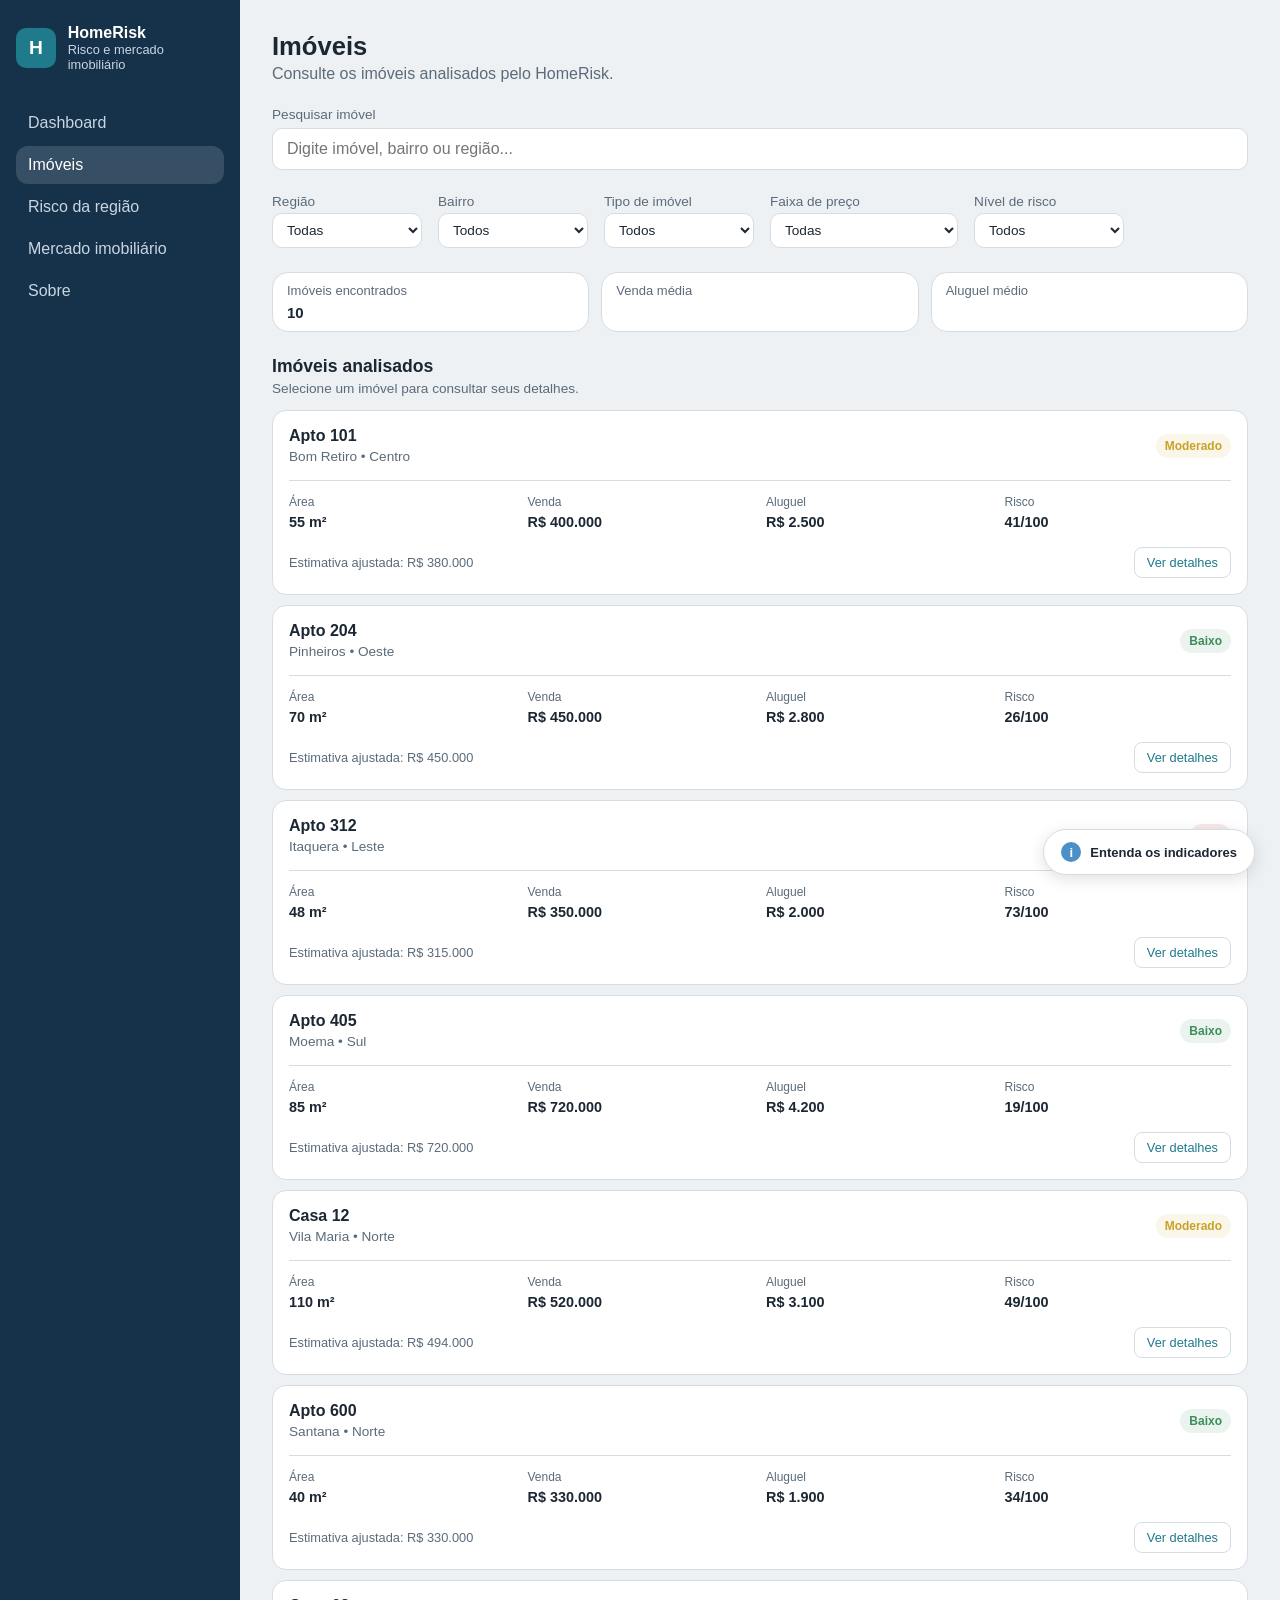
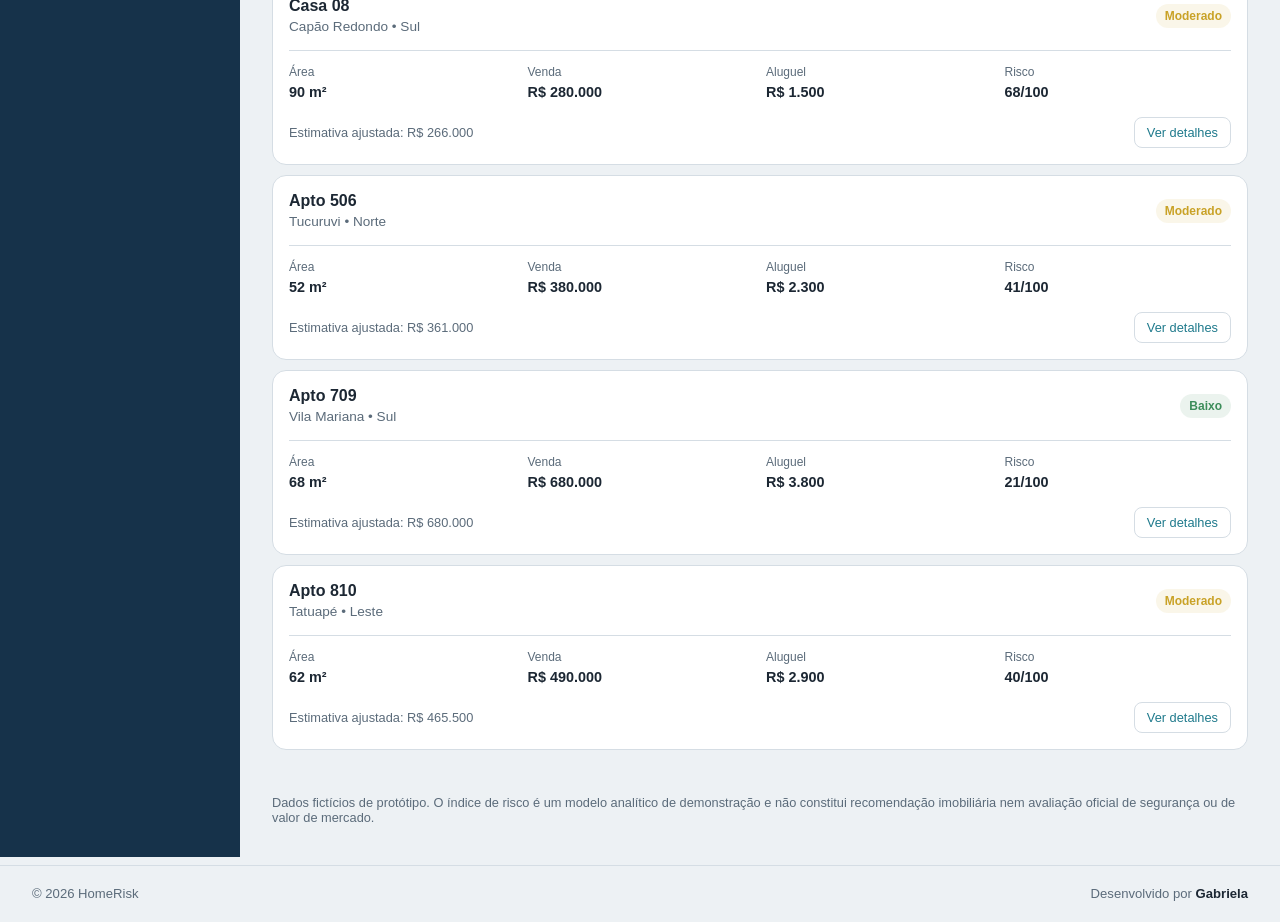
==== commit 58ce207b: "Atualizado projeto HomeRisk" ====
--- a/imoveis.html
+++ b/imoveis.html
@@ -259,6 +259,11 @@
 
     <script src="js/dados.js"></script>
     <script src="js/script-imoveis.js"></script>
+    
+<footer class="homerisk-rodape" role="contentinfo">
+    <span>© 2026 HomeRisk</span>
+    <span>Desenvolvido por <strong>Gabriela</strong></span>
+</footer>
 
 </body>
 </html>
--- a/css/style.css
+++ b/css/style.css
@@ -2857,3 +2857,36 @@
     color: var(--texto);
     font: inherit;
 }
+
+/* Rodapé de autoria HomeRisk — compartilhado por todas as páginas */
+.homerisk-rodape {
+    grid-column: 1 / -1;
+    display: flex;
+    align-items: center;
+    justify-content: space-between;
+    gap: 16px;
+    width: 100%;
+    padding: 18px 32px;
+    margin-top: 8px;
+    border-top: 1px solid var(--borda);
+    color: var(--texto-suave);
+    background: var(--fundo);
+    font-size: 0.82rem;
+    line-height: 1.5;
+}
+
+.homerisk-rodape strong {
+    color: var(--texto);
+    font-weight: 700;
+}
+
+@media (max-width: 600px) {
+    .homerisk-rodape {
+        align-items: center;
+        flex-direction: column;
+        gap: 3px;
+        padding: 16px 18px;
+        text-align: center;
+    }
+}
+
